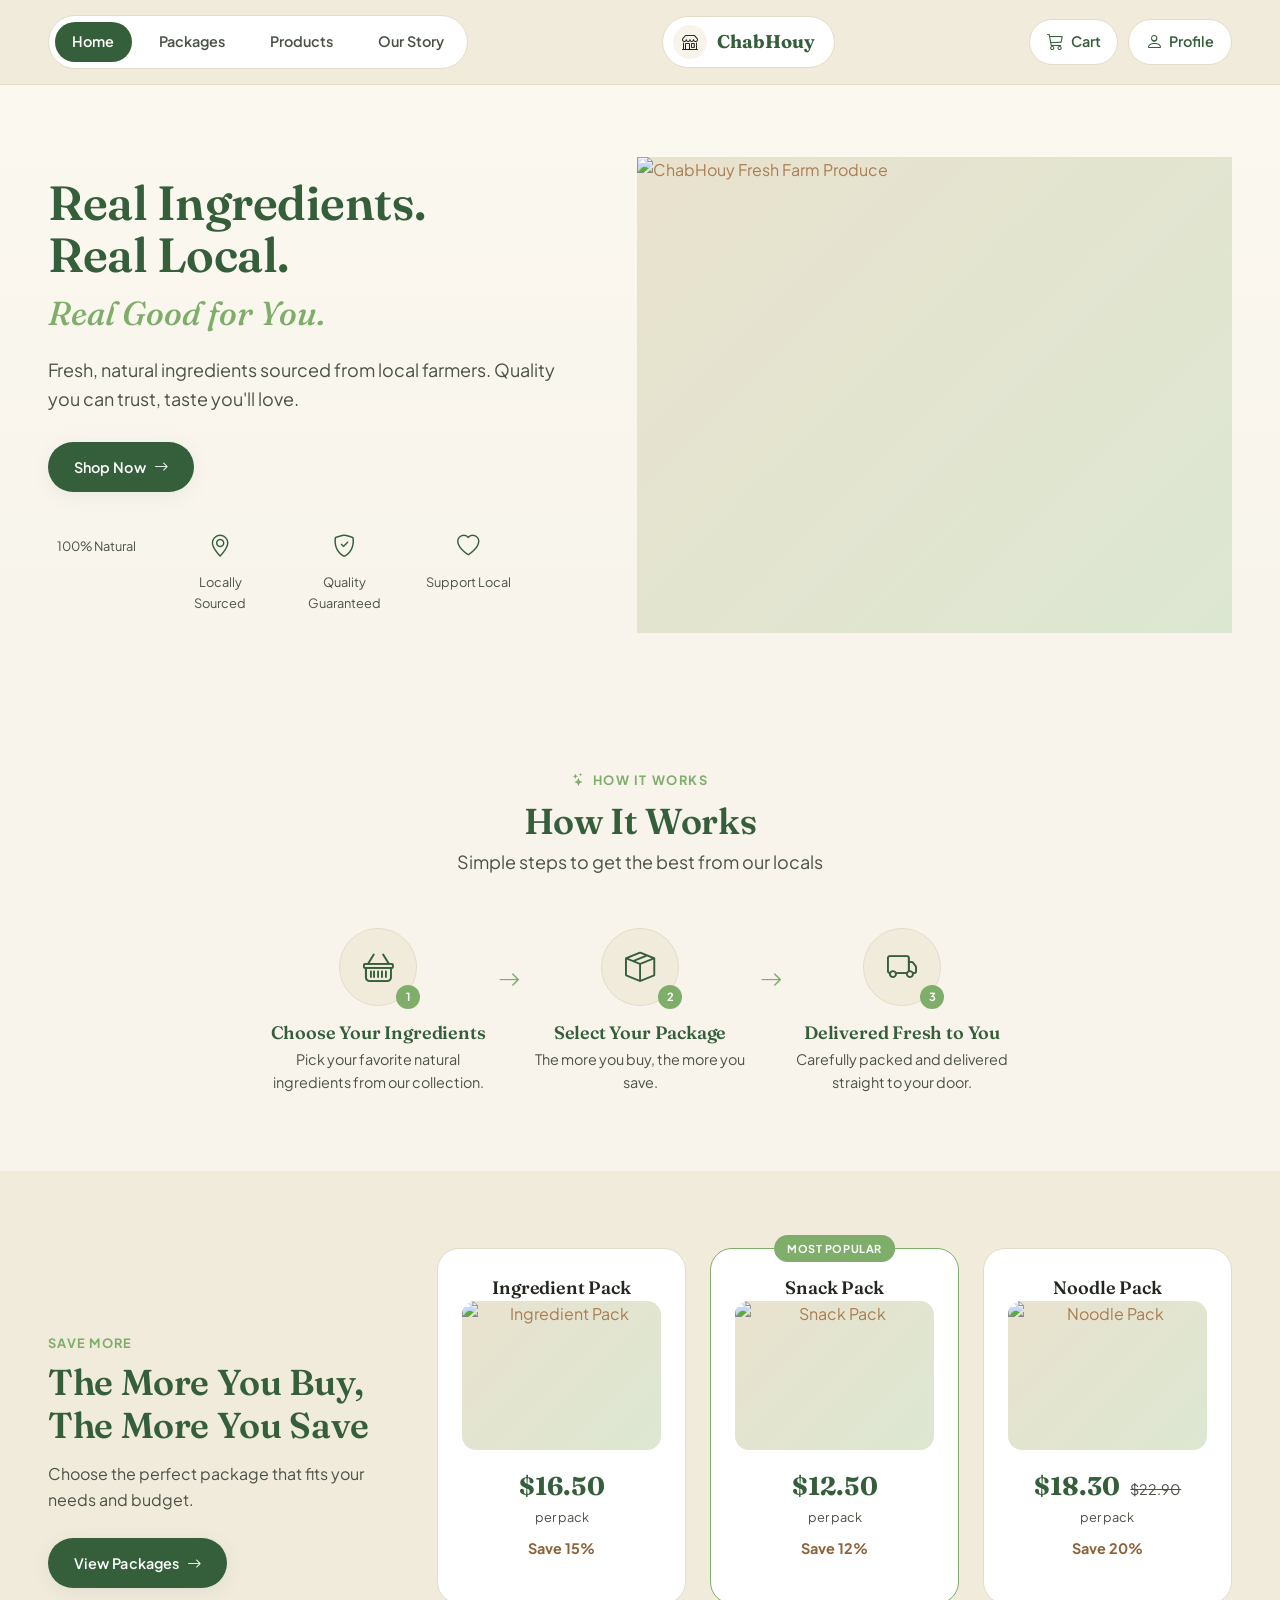
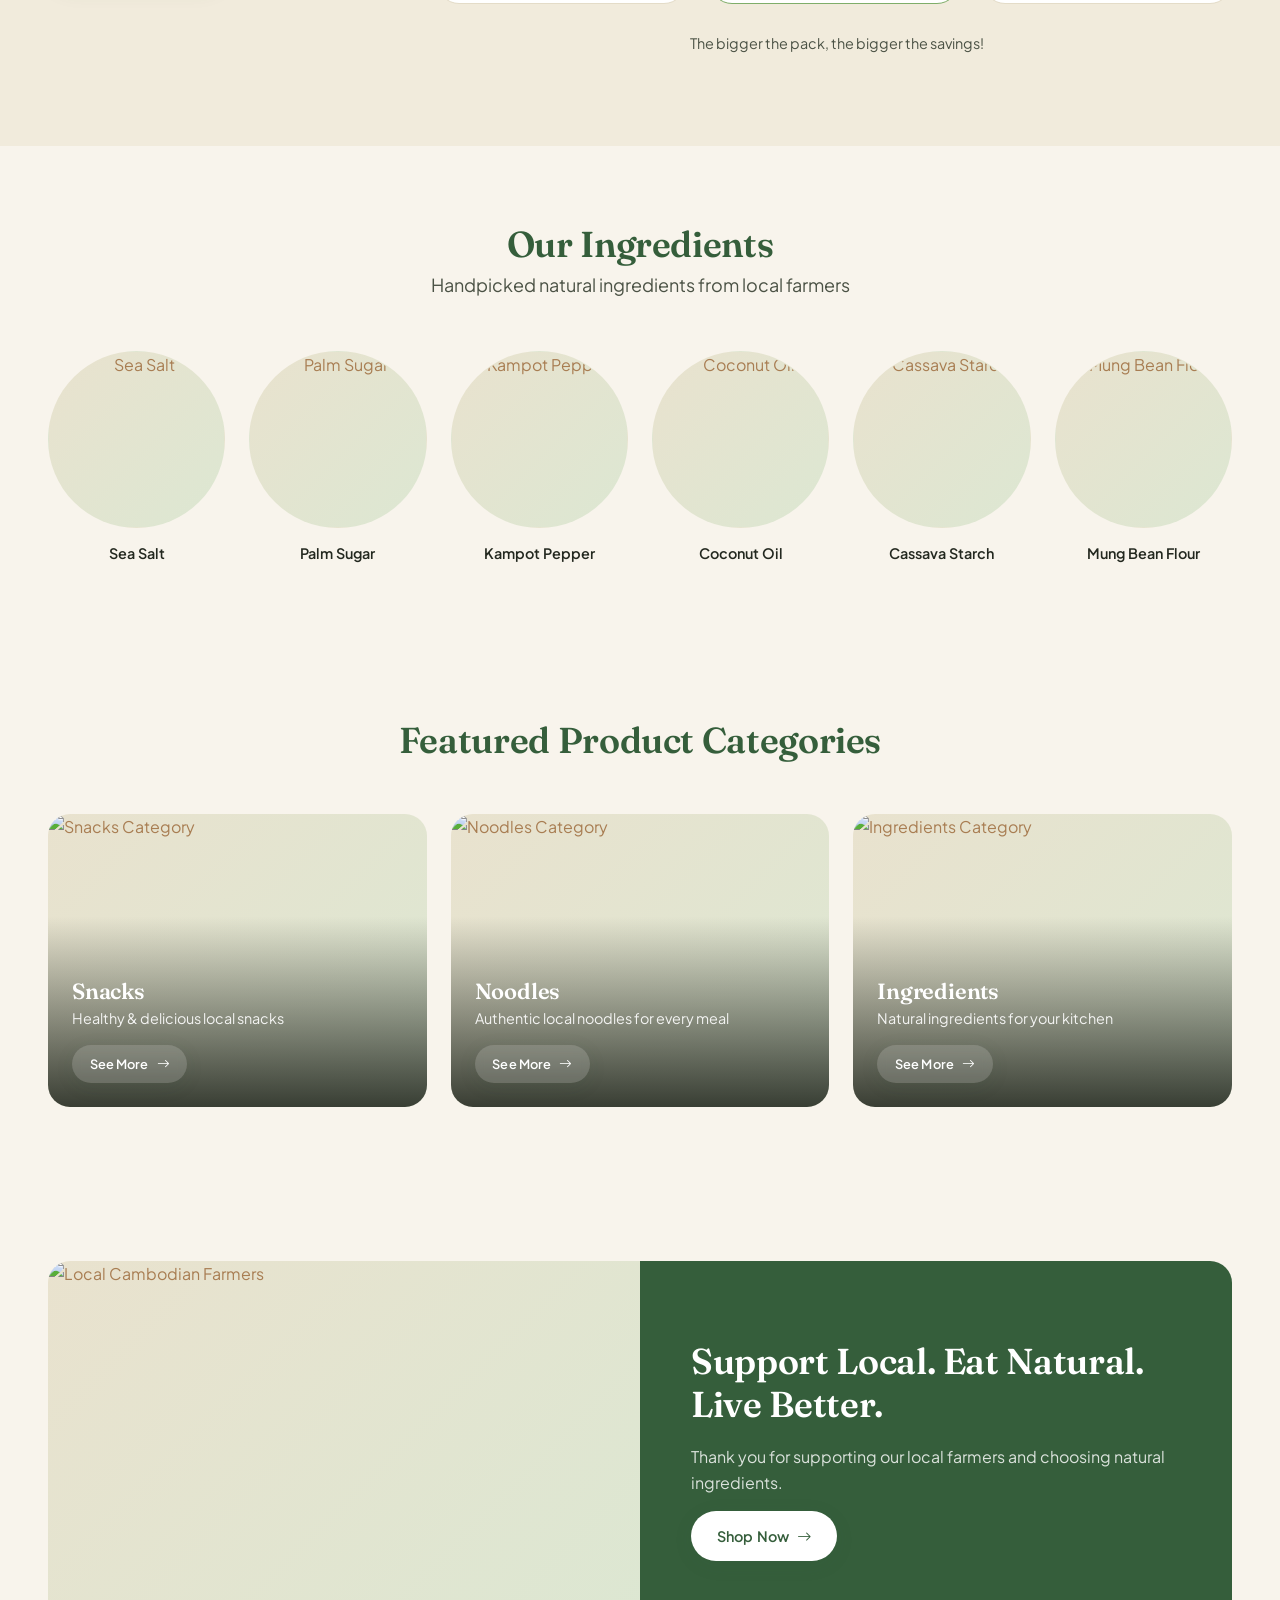
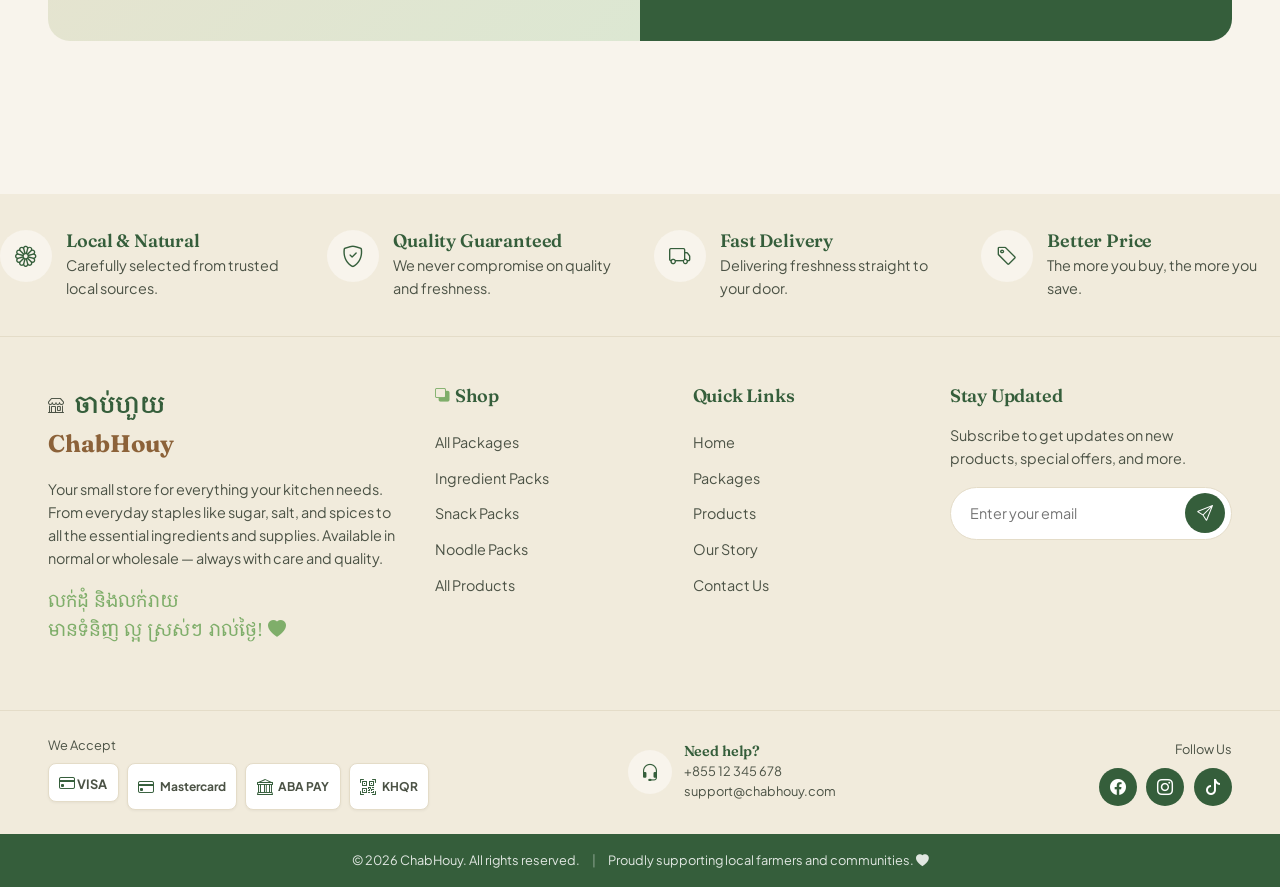
==== index.html @ 9d608191 "add project to github" ====
<!DOCTYPE html>
<html lang="en">

<head>
  <meta charset="UTF-8">
  <meta name="viewport" content="width=device-width, initial-scale=1.0">
  <title>ChabHouy | Real Ingredients. Real Local.</title>
  <meta name="description"
    content="ChabHouy — your small local store for kitchen staples, snack packs and noodle packs, sourced fresh from local farmers.">

  <!-- External Libraries: Bootstrap 5 CSS & Icons -->
  <link href="https://cdn.jsdelivr.net/npm/bootstrap@5.3.3/dist/css/bootstrap.min.css" rel="stylesheet">
  <link href="https://cdn.jsdelivr.net/npm/bootstrap-icons@1.13.1/font/bootstrap-icons.min.css" rel="stylesheet">

  <!-- Application Stylesheets -->
  <link rel="stylesheet" href="shared/variables.css">
  <link rel="stylesheet" href="shared/global.css">
  <link rel="stylesheet" href="components/navbar/navbar.css">
  <link rel="stylesheet" href="components/footer/footer.css">
  <link rel="stylesheet" href="features/home/home.css">
  <link rel="stylesheet" href="shared/responsive.css">
</head>

<body>

  <!-- Navigation Bar Container -->
  <div id="chbNavbarMount"></div>

  <!-- Main Page Content -->
  <main>

    <!-- Hero Section -->
    <section class="chb-hero">
      <div class="container-xl chb-hero__inner">
        <div class="chb-hero__copy">
          <h1 class="chb-hero__title">Real Ingredients.<br>Real Local.</h1>
          <p class="chb-hero__script">Real Good for You.</p>
          <p class="chb-hero__desc">
            Fresh, natural ingredients sourced from local farmers.
            Quality you can trust, taste you'll love.
          </p>
          <a href="/features/package/package.html" class="btn-brand">
            Shop Now <i class="bi bi-arrow-right"></i>
          </a>

          <!-- Quick Highlight Badges -->
          <div class="chb-hero__facts">
            <div class="chb-hero__fact"><i class="bi bi-leaf"></i>100% Natural</div>
            <div class="chb-hero__fact"><i class="bi bi-geo-alt"></i>Locally Sourced</div>
            <div class="chb-hero__fact"><i class="bi bi-shield-check"></i>Quality Guaranteed</div>
            <div class="chb-hero__fact"><i class="bi bi-heart"></i>Support Local</div>
          </div>
        </div>

        <!-- Hero Image Art -->
        <div class="chb-hero__art">
          <div class="ph-image" style="height:100%; border-radius: var(--radius-xl); overflow: hidden;">
            <img src="https://i.pinimg.com/1200x/7e/c9/79/7ec97965ad04c2522d6539a0e6b1fbfc.jpg" alt="ChabHouy Fresh Farm Produce" style="width:100%; height:100%; object-fit:cover;" />
          </div>
        </div>
      </div>
    </section>

    <!-- How It Works Section -->
    <section class="chb-how">
      <div class="container-xl">
        <div class="section-head">
          <span class="eyebrow"><i class="bi bi-stars"></i> How It Works</span>
          <h2 class="section-title">How It Works</h2>
          <p class="section-subtitle">Simple steps to get the best from our locals</p>
        </div>

        <div class="chb-steps">
          <div class="chb-step">
            <span class="chb-step__icon"><i class="bi bi-basket"></i><span class="chb-step__num">1</span></span>
            <h4>Choose Your Ingredients</h4>
            <p>Pick your favorite natural ingredients from our collection.</p>
          </div>
          <div class="chb-step__arrow"><i class="bi bi-arrow-right"></i></div>
          <div class="chb-step">
            <span class="chb-step__icon"><i class="bi bi-box-seam"></i><span class="chb-step__num">2</span></span>
            <h4>Select Your Package</h4>
            <p>The more you buy, the more you save.</p>
          </div>
          <div class="chb-step__arrow"><i class="bi bi-arrow-right"></i></div>
          <div class="chb-step">
            <span class="chb-step__icon"><i class="bi bi-truck"></i><span class="chb-step__num">3</span></span>
            <h4>Delivered Fresh to You</h4>
            <p>Carefully packed and delivered straight to your door.</p>
          </div>
        </div>
      </div>
    </section>

    <!-- Pricing Packages Section -->
    <section class="chb-save">
      <div class="container-xl chb-save__grid">
        <div class="chb-save__copy">
          <span class="chb-save__eyebrow">Save More</span>
          <h2 class="chb-save__title">The More You Buy,<br>The More You Save</h2>
          <p class="chb-save__desc">Choose the perfect package that fits your needs and budget.</p>
          <a href="/features/package/package.html" class="btn-brand">
            View Packages <i class="bi bi-arrow-right"></i>
          </a>
        </div>

        <div class="chb-pricing">
          <div class="chb-pricing__row">
            <!-- Ingredient Pack -->
            <a href="/features/package/package.html?cat=ingredient" class="chb-price-card">
              <h5>Ingredient Pack</h5>
              <div class="ph-image chb-price-card__img" style="overflow:hidden; border-radius: var(--radius-md);">
                <img src="https://i.pinimg.com/736x/4c/54/ce/4c54cef214d30f41be6484750b47b88a.jpg" alt="Ingredient Pack" style="width:100%; height:100%; object-fit:cover;" />
              </div>
              <div class="chb-price-card__price">$16.50</div>
              <p class="chb-price-card__unit">per pack</p>
              <p class="chb-price-card__save">Save 15%</p>
            </a>

            <!-- Snack Pack -->
            <a href="/features/package/package.html?cat=snack"
              class="chb-price-card chb-price-card--popular">
              <span class="chb-price-card__badge">Most Popular</span>
              <h5>Snack Pack</h5>
              <div class="ph-image chb-price-card__img" style="overflow:hidden; border-radius: var(--radius-md);">
                <img src="https://i.pinimg.com/control1/1200x/17/20/17/172017696b480f6e1d478e089d4d0d0c.jpg" alt="Snack Pack" style="width:100%; height:100%; object-fit:cover;" />
              </div>
              <div class="chb-price-card__price">$12.50</div>
              <p class="chb-price-card__unit">per pack</p>
              <p class="chb-price-card__save">Save 12%</p>
            </a>

            <!-- Noodle Pack -->
            <a href="/features/package/package.html?cat=noodle" class="chb-price-card">
              <h5>Noodle Pack</h5>
              <div class="ph-image chb-price-card__img" style="overflow:hidden; border-radius: var(--radius-md);">
                <img src="https://i.pinimg.com/1200x/28/91/c6/2891c6779458e74cfa87c720fb01c720.jpg" alt="Noodle Pack" style="width:100%; height:100%; object-fit:cover;" />
              </div>
              <div class="chb-price-card__price">$18.30 <span class="strike">$22.90</span></div>
              <p class="chb-price-card__unit">per pack</p>
              <p class="chb-price-card__save">Save 20%</p>
            </a>
          </div>

          <p class="chb-save__note"><i class="bi bi-leaf-fill"></i>The bigger the pack, the bigger the savings!</p>
        </div>
      </div>
    </section>

    <!-- Ingredients List Section -->
    <section class="chb-ingredients">
      <div class="container-xl">
        <div class="section-head">
          <h2 class="section-title">Our Ingredients</h2>
          <p class="section-subtitle">Handpicked natural ingredients from local farmers</p>
        </div>

        <div class="chb-ingredients__row">
          <a href="/features/product/product.html?c=ingredient&item=sea-salt" class="chb-ingredient">
            <div class="ph-image chb-ingredient__img" style="overflow:hidden; border-radius: 50%;">
              <img src="https://i.pinimg.com/1200x/13/6a/d8/136ad81856fb3c5739c2ff6dd89a92da.jpg" alt="Sea Salt" style="width:100%; height:100%; object-fit:cover;" />
            </div>
            <span>Sea Salt</span>
          </a>
          <a href="/features/product/product.html?c=ingredient&item=palm-sugar" class="chb-ingredient">
            <div class="ph-image chb-ingredient__img" style="overflow:hidden; border-radius: 50%;">
              <img src="https://i.pinimg.com/1200x/79/07/69/79076952f1db364deb335a67fc2e18ef.jpg" alt="Palm Sugar" style="width:100%; height:100%; object-fit:cover;" />
            </div>
            <span>Palm Sugar</span>
          </a>
          <a href="/features/product/product.html?c=ingredient&item=pepper" class="chb-ingredient">
            <div class="ph-image chb-ingredient__img" style="overflow:hidden; border-radius: 50%;">
              <img src="https://images.unsplash.com/photo-1641661548431-87172338d58c?fm=jpg&q=80&w=1200&auto=format&fit=crop" alt="Kampot Pepper" style="width:100%; height:100%; object-fit:cover;" />
            </div>
            <span>Kampot Pepper</span>
          </a>
          <a href="/features/product/product.html?c=ingredient&item=coconut-oil" class="chb-ingredient">
            <div class="ph-image chb-ingredient__img" style="overflow:hidden; border-radius: 50%;">
              <img src="https://i.pinimg.com/1200x/31/d4/05/31d4052250855c45f6351d2937dbf39d.jpg" alt="Coconut Oil" style="width:100%; height:100%; object-fit:cover;" />
            </div>
            <span>Coconut Oil</span>
          </a>
          <a href="/features/product/product.html?c=ingredient&item=cassava-starch" class="chb-ingredient">
            <div class="ph-image chb-ingredient__img" style="overflow:hidden; border-radius: 50%;">
              <img src="https://i.pinimg.com/736x/f5/15/06/f5150627d9a349eca5871862a2d76aaa.jpg" alt="Cassava Starch" style="width:100%; height:100%; object-fit:cover;" />
            </div>
            <span>Cassava Starch</span>
          </a>
          <a href="/features/product/product.html?c=ingredient&item=mung-bean-flour" class="chb-ingredient">
            <div class="ph-image chb-ingredient__img" style="overflow:hidden; border-radius: 50%;">
              <img src="https://i.pinimg.com/1200x/6a/40/dd/6a40dd3d4ef1ebff710478629dad217f.jpg" alt="Mung Bean Flour" style="width:100%; height:100%; object-fit:cover;" />
            </div>
            <span>Mung Bean Flour</span>
          </a>
        </div>
      </div>
    </section>

    <!-- Featured Categories Section -->
    <section class="chb-categories">
      <div class="container-xl">
        <div class="section-head">
          <h2 class="section-title">Featured Product Categories</h2>
        </div>

        <div class="chb-categories__row">
          <a href="/features/product/product.html?c=snack" class="chb-cat-card">
            <div class="ph-image chb-cat-card__img" style="height:100%; overflow:hidden;">
              <img src="https://i.pinimg.com/control1/1200x/38/e3/36/38e33699452541c27c52342cd85b8524.jpg" alt="Snacks Category" style="width:100%; height:100%; object-fit:cover;" />
            </div>
            <div class="chb-cat-card__body">
              <h4>Snacks</h4>
              <p>Healthy &amp; delicious local snacks</p>
              <span class="btn-brand">See More <i class="bi bi-arrow-right"></i></span>
            </div>
          </a>
          <a href="/features/product/product.html?c=noodle" class="chb-cat-card">
            <div class="ph-image chb-cat-card__img" style="height:100%; overflow:hidden;">
              <img src="https://i.pinimg.com/736x/c1/f9/ed/c1f9ed7b548fa47e50f19fb8cee9279f.jpg" alt="Noodles Category" style="width:100%; height:100%; object-fit:cover;" />
            </div>
            <div class="chb-cat-card__body">
              <h4>Noodles</h4>
              <p>Authentic local noodles for every meal</p>
              <span class="btn-brand">See More <i class="bi bi-arrow-right"></i></span>
            </div>
          </a>
          <a href="/features/product/product.html?c=ingredient" class="chb-cat-card">
            <div class="ph-image chb-cat-card__img" style="height:100%; overflow:hidden;">
              <img src="https://i.pinimg.com/736x/f9/6b/fe/f96bfe6f24240ac5699ae8e4380d87f3.jpg" alt="Ingredients Category" style="width:100%; height:100%; object-fit:cover;" />
            </div>
            <div class="chb-cat-card__body">
              <h4>Ingredients</h4>
              <p>Natural ingredients for your kitchen</p>
              <span class="btn-brand">See More <i class="bi bi-arrow-right"></i></span>
            </div>
          </a>
        </div>
      </div>
    </section>

    <!-- Banner CTA Section -->
    <section class="chb-closing-wrap">
      <div class="chb-closing">
        <div class="ph-image chb-closing__img" style="overflow:hidden;">
          <img src="https://i.pinimg.com/736x/d4/38/eb/d438eb3eefbdefb6ba9d87d1e2e24d05.jpg" alt="Local Cambodian Farmers" style="width:100%; height:100%; object-fit:cover;" />
        </div>
        <div class="chb-closing__body">
          <h2>Support Local. Eat Natural. Live Better. <i class="bi bi-leaf-fill"></i></h2>
          <p>Thank you for supporting our local farmers and choosing natural ingredients.</p>
          <a href="/features/package/package.html" class="btn-brand">Shop Now <i class="bi bi-arrow-right"></i></a>
        </div>
      </div>
    </section>

  </main>

  <!-- Footer Container -->
  <div id="chbFooterMount"></div>

  <!-- JavaScript Libraries & Scripts -->
  <script src="https://cdn.jsdelivr.net/npm/bootstrap@5.3.3/dist/js/bootstrap.bundle.min.js"></script>
  <script src="shared/main.js"></script>
  <script src="shared/utils.js"></script>
  <script src="features/home/home.js"></script>
</body>

</html>
---- shared/variables.css ----
:root {
  /* Brand colors */
  --color-cream: #F8F4EC;
  --color-cream-soft: #F1EBDC;
  --color-dark-green: #355E3B;
  --color-dark-green-2: #2A4A2F;
  --color-light-green: #7FAE6A;
  --color-brown: #8C6239;
  --color-brown-light: #A87D52;

  /* Neutrals */
  --color-ink: #23281F;
  --color-ink-soft: #4B5245;
  --color-white: #FFFFFF;
  --color-border: #E4DCC8;

  /* Semantic */
  --color-primary: var(--color-dark-green);
  --color-accent: var(--color-light-green);
  --color-highlight: var(--color-brown);
  --color-bg: var(--color-cream);
  --color-bg-alt: var(--color-cream-soft);

  /* Typography */
  --font-display: "Fraunces", "Playfair Display", Georgia, serif;
  --font-body: "Plus Jakarta Sans", "Segoe UI", -apple-system, sans-serif;
  --font-khmer: "Noto Serif Khmer", "Khmer OS", serif;

  --fs-xs: 0.8rem;
  --fs-sm: 0.9rem;
  --fs-base: 1rem;
  --fs-md: 1.125rem;
  --fs-lg: 1.375rem;
  --fs-xl: 1.75rem;
  --fs-2xl: 2.25rem;
  --fs-3xl: 3rem;

  /* Radius */
  --radius-sm: 8px;
  --radius-md: 14px;
  --radius-lg: 22px;
  --radius-pill: 999px;

  /* Shadow */
  --shadow-soft: 0 4px 20px rgba(53, 94, 59, 0.08);
  --shadow-medium: 0 10px 30px rgba(53, 94, 59, 0.12);
  --shadow-lift: 0 16px 40px rgba(53, 94, 59, 0.18);

  /* Motion */
  --ease: cubic-bezier(0.4, 0, 0.2, 1);
  --transition-fast: 0.2s var(--ease);
  --transition-med: 0.35s var(--ease);

  /* Layout */
  --container-max: 1320px;
  --nav-height: 84px;
}
---- shared/global.css ----
/* ==========================================================================
   Chabhouy — Global Styles
   ========================================================================== */

@import url('https://fonts.googleapis.com/css2?family=Fraunces:opsz,wght@9..144,400;9..144,500;9..144,600;9..144,700&family=Plus+Jakarta+Sans:wght@300;400;500;600;700&family=Noto+Serif+Khmer:wght@400;500;600;700&display=swap');

* {
    box-sizing: border-box;
}

html {
    scroll-behavior: smooth;
    scroll-padding-top: var(--nav-height);
}

body {
    margin: 0;
    font-family: var(--font-body);
    font-size: var(--fs-base);
    color: var(--color-ink);
    background-color: var(--color-bg);
    line-height: 1.6;
    -webkit-font-smoothing: antialiased;
}

.khmer {
    font-family: var(--font-khmer);
}

h1,
h2,
h3,
h4,
h5,
h6 {
    font-family: var(--font-display);
    color: var(--color-primary);
    font-weight: 600;
    margin: 0 0 0.5em;
    letter-spacing: -0.01em;
}

p {
    margin: 0 0 1em;
}

a {
    color: inherit;
    text-decoration: none;
    transition: color var(--transition-fast);
}

img {
    max-width: 100%;
    display: block;
}

.container-xl {
    width: 100%;
    max-width: var(--container-max);
    margin: 0 auto;
    padding: 0 clamp(1.25rem, 4vw, 3rem);
}

section {
    padding: clamp(3rem, 6vw, 5.5rem) 0;
}

/* ---------- Buttons ---------- */
.btn-brand {
    display: inline-flex;
    align-items: center;
    gap: 0.5rem;
    background-color: var(--color-primary);
    color: var(--color-white);
    border: none;
    padding: 0.85rem 1.6rem;
    border-radius: var(--radius-pill);
    font-weight: 600;
    font-size: var(--fs-sm);
    letter-spacing: 0.01em;
    transition: transform var(--transition-fast), box-shadow var(--transition-fast), background-color var(--transition-fast);
    box-shadow: var(--shadow-soft);
}

.btn-brand:hover {
    background-color: var(--color-dark-green-2);
    transform: translateY(-2px);
    box-shadow: var(--shadow-medium);
    color: var(--color-white);
}

.btn-brand i,
.btn-brand svg {
    transition: transform var(--transition-fast);
}

.btn-brand:hover i,
.btn-brand:hover svg {
    transform: translateX(3px);
}

.btn-outline-brand {
    display: inline-flex;
    align-items: center;
    gap: 0.5rem;
    background: transparent;
    color: var(--color-primary);
    border: 1.5px solid var(--color-primary);
    padding: 0.8rem 1.6rem;
    border-radius: var(--radius-pill);
    font-weight: 600;
    font-size: var(--fs-sm);
    transition: all var(--transition-fast);
}

.btn-outline-brand:hover {
    background-color: var(--color-primary);
    color: var(--color-white);
    transform: translateY(-2px);
}

/* ---------- Eyebrow / Section headers ---------- */
.eyebrow {
    display: inline-flex;
    align-items: center;
    gap: 0.4rem;
    color: var(--color-light-green);
    font-weight: 700;
    letter-spacing: 0.12em;
    text-transform: uppercase;
    font-size: var(--fs-xs);
    margin-bottom: 0.6rem;
}

.section-title {
    font-size: var(--fs-2xl);
    margin-bottom: 0.3rem;
}

.section-subtitle {
    color: var(--color-ink-soft);
    font-family: var(--font-body);
    font-size: var(--fs-md);
}

.section-head {
    text-align: center;
    margin-bottom: clamp(2rem, 4vw, 3.5rem);
}

.section-head .leaf {
    color: var(--color-light-green);
}

/* ---------- Soft card ---------- */
.card-soft {
    background-color: var(--color-white);
    border-radius: var(--radius-lg);
    box-shadow: var(--shadow-soft);
    transition: transform var(--transition-med), box-shadow var(--transition-med);
}

.card-soft:hover {
    transform: translateY(-6px);
    box-shadow: var(--shadow-lift);
}

/* ---------- Placeholder image blocks (swap for real photography) ---------- */
.ph-image {
    position: relative;
    background: linear-gradient(135deg, #E9E2CE 0%, #DCE7D2 100%);
    display: flex;
    align-items: center;
    justify-content: center;
    overflow: hidden;
    color: var(--color-brown-light);
}

.ph-image i {
    font-size: 2rem;
    opacity: 0.55;
}

.ph-image span {
    position: absolute;
    bottom: 0.6rem;
    left: 0.6rem;
    font-size: 0.65rem;
    color: var(--color-ink-soft);
    background: rgba(255, 255, 255, 0.7);
    padding: 0.15rem 0.5rem;
    border-radius: var(--radius-pill);
}

/* ---------- Focus states (accessibility) ---------- */
a:focus-visible,
button:focus-visible,
input:focus-visible {
    outline: 2.5px solid var(--color-light-green);
    outline-offset: 3px;
    border-radius: 4px;
}

@media (prefers-reduced-motion: reduce) {

    *,
    *::before,
    *::after {
        animation-duration: 0.001ms !important;
        transition-duration: 0.001ms !important;
        scroll-behavior: auto !important;
    }
}

/* ---------- Reveal-on-scroll ---------- */
.reveal {
    opacity: 0;
    transform: translateY(24px);
    transition: opacity 0.7s var(--ease), transform 0.7s var(--ease);
}

.reveal.is-visible {
    opacity: 1;
    transform: translateY(0);
}
---- components/navbar/navbar.css ----
/* ==========================================================================
   Chabhouy — Navigation Bar Styles
   ========================================================================== */

/* Main Header Container */
.chb-navbar {
    position: sticky;
    top: 0;
    z-index: 1000;
    background-color: var(--color-cream-soft);
    border-bottom: 1px solid var(--color-border);
    transition: box-shadow var(--transition-med), background-color var(--transition-med), padding var(--transition-med);
}

/* Header state when page is scrolled */
.chb-navbar.is-scrolled {
    box-shadow: var(--shadow-soft);
    background-color: rgba(241, 235, 220, 0.92);
    backdrop-filter: blur(10px);
}

/* Inner Navigation Layout */
.chb-navbar__inner {
    display: flex;
    align-items: center;
    justify-content: space-between;
    gap: 1rem;
    min-height: var(--nav-height);
}

/* Pill Buttons Shared Base */
.chb-pill {
    display: inline-flex;
    align-items: center;
    gap: 0.4rem;
    border: 1.5px solid var(--color-border);
    background-color: var(--color-white);
    border-radius: var(--radius-pill);
    transition: all var(--transition-fast);
}

/* Primary Desktop Navigation Group */
.chb-navbar__links {
    display: flex;
    gap: 0.6rem;
    border: 1.5px solid var(--color-border);
    background-color: var(--color-white);
    border-radius: var(--radius-pill);
    padding: 0.35rem;
}

.chb-pill--link {
    border: none;
    padding: 0.55rem 1.1rem;
    font-weight: 600;
    font-size: var(--fs-sm);
    color: var(--color-ink-soft);
}

.chb-pill--link:hover {
    color: var(--color-primary);
    background-color: var(--color-cream);
}

.chb-pill--link.is-active {
    background-color: var(--color-primary);
    color: var(--color-white);
}

/* Brand Logo & Wordmark */
.chb-navbar__brand {
    flex-shrink: 0;
}

.chb-pill--brand {
    padding: 0.5rem 1.2rem 0.5rem 0.6rem;
    gap: 0.6rem;
}

.chb-logo {
    width: 34px;
    height: 34px;
    border-radius: 50%;
    background-color: var(--color-cream);
    display: flex;
    align-items: center;
    justify-content: center;
}

.chb-navbar__wordmark {
    font-family: var(--font-display);
    font-weight: 700;
    font-size: 1.15rem;
    color: var(--color-primary);
}

/* Right Navigation Action Items */
.chb-navbar__actions {
    display: flex;
    align-items: center;
    gap: 0.6rem;
}

.chb-icon-btn {
    width: 42px;
    height: 42px;
    border-radius: 50%;
    border: 1.5px solid var(--color-border);
    background-color: var(--color-white);
    display: flex;
    align-items: center;
    justify-content: center;
    color: var(--color-primary);
    font-size: 1.05rem;
    transition: all var(--transition-fast);
}

.chb-icon-btn:hover {
    background-color: var(--color-primary);
    color: var(--color-white);
}

.chb-pill--action {
    padding: 0.55rem 1.05rem;
    font-weight: 600;
    font-size: var(--fs-sm);
    color: var(--color-primary);
}

.chb-pill--action i {
    font-size: 1.05rem;
}

.chb-pill--action:hover {
    background-color: var(--color-primary);
    color: var(--color-white);
    transform: translateY(-1px);
}

/* Mobile Hamburger Toggle Icon */
.chb-hamburger {
    display: none;
    width: 42px;
    height: 42px;
    border-radius: 50%;
    border: 1.5px solid var(--color-border);
    background-color: var(--color-white);
    flex-direction: column;
    align-items: center;
    justify-content: center;
    gap: 4px;
}

.chb-hamburger span {
    width: 18px;
    height: 2px;
    background-color: var(--color-primary);
    border-radius: 2px;
    transition: all var(--transition-fast);
}

/* Animated Hamburger Open State */
.chb-hamburger[aria-expanded="true"] span:nth-child(1) {
    transform: translateY(6px) rotate(45deg);
}

.chb-hamburger[aria-expanded="true"] span:nth-child(2) {
    opacity: 0;
}

.chb-hamburger[aria-expanded="true"] span:nth-child(3) {
    transform: translateY(-6px) rotate(-45deg);
}

/* Search Bar Dropdown */
.chb-search-bar {
    max-height: 0;
    overflow: hidden;
    transition: max-height var(--transition-med), padding var(--transition-med);
    background-color: var(--color-cream-soft);
    border-bottom: 1px solid transparent;
}

.chb-search-bar.is-open {
    max-height: 90px;
    border-bottom: 1px solid var(--color-border);
}

.chb-search-bar__box {
    display: flex;
    align-items: center;
    gap: 0.6rem;
    background-color: var(--color-white);
    border: 1.5px solid var(--color-border);
    border-radius: var(--radius-pill);
    padding: 0.65rem 1.2rem;
    margin: 0.85rem 0;
    color: var(--color-ink-soft);
}

.chb-search-bar__box input {
    border: none;
    background: transparent;
    outline: none;
    flex: 1;
    font-family: var(--font-body);
    font-size: var(--fs-sm);
}

/* Mobile Navigation Panel */
.chb-mobile-menu {
    display: none;
    flex-direction: column;
    background-color: var(--color-white);
    border-top: 1px solid var(--color-border);
    padding: 0.75rem 1.25rem 1.25rem;
}

.chb-mobile-menu a {
    padding: 0.75rem 0.25rem;
    font-weight: 600;
    color: var(--color-ink);
    border-radius: var(--radius-sm);
}

.chb-mobile-menu a:hover,
.chb-mobile-menu a.is-active {
    color: var(--color-primary);
}

.chb-mobile-menu hr {
    border-color: var(--color-border);
    margin: 0.4rem 0;
}

.chb-mobile-menu.is-open {
    display: flex;
}

/* Tablet & Mobile Media Queries */
@media (max-width: 991.98px) {
    .chb-navbar__links {
        display: none;
    }

    .chb-pill--action span {
        display: none;
    }

    .chb-pill--action {
        padding: 0.6rem;
    }

    .chb-hamburger {
        display: flex;
    }

    .chb-navbar__brand {
        margin-inline: auto;
    }
}

@media (max-width: 575.98px) {
    .chb-pill--brand {
        padding: 0.35rem 0.75rem 0.35rem 0.45rem;
        gap: 0.4rem;
    }

    .chb-logo {
        width: 28px;
        height: 28px;
        font-size: 0.85rem;
    }

    .chb-navbar__wordmark {
        display: inline-block !important;
        font-size: 0.95rem;
    }
}
---- components/footer/footer.css ----
/* ==========================================================================
   Chabhouy — Footer Component Styles
   ========================================================================== */

/* Outer Footer Container */
.chb-footer {
    background-color: var(--color-cream-soft);
    color: var(--color-ink-soft);
    margin-top: clamp(3rem, 6vw, 5rem);
}

/* Trust Badges Strip */
.chb-footer__trust {
    border-bottom: 1px solid var(--color-border);
}

.chb-footer__trust-grid {
    display: grid;
    grid-template-columns: repeat(4, 1fr);
    gap: 1.75rem;
    padding: 2.25rem 0;
}

.chb-trust-item {
    display: flex;
    align-items: flex-start;
    gap: 0.9rem;
}

.chb-trust-icon {
    flex-shrink: 0;
    width: 52px;
    height: 52px;
    border-radius: 50%;
    background-color: var(--color-cream);
    color: var(--color-primary);
    display: flex;
    align-items: center;
    justify-content: center;
    font-size: 1.35rem;
}

.chb-trust-icon--sm {
    width: 44px;
    height: 44px;
    font-size: 1.15rem;
}

.chb-trust-item h6 {
    margin-bottom: 0.15rem;
    font-size: var(--fs-md);
}

.chb-trust-item p {
    margin: 0;
    font-size: var(--fs-sm);
    color: var(--color-ink-soft);
}

/* Main Footer Content Grid */
.chb-footer__main {
    padding: 3rem 0;
}

.chb-footer__grid {
    display: grid;
    grid-template-columns: 1.6fr 1fr 1fr 1.3fr;
    gap: 2.5rem;
}

/* Brand Overview Column */
.chb-footer__logo {
    display: flex;
    align-items: center;
    gap: 0.6rem;
    margin-bottom: 0.1rem;
}

.chb-footer__wordmark {
    font-size: 1.5rem;
    color: var(--color-primary);
    font-weight: 600;
}

.chb-footer__brand-en {
    font-family: var(--font-display);
    color: var(--color-brown);
    font-weight: 700;
    font-size: 1.5rem;
    margin: 0 0 0.9rem;
}

.chb-footer__desc {
    font-size: var(--fs-sm);
    max-width: 34ch;
}

.chb-footer__khmer-note {
    color: var(--color-light-green);
    font-size: var(--fs-md);
    margin-top: 1rem;
}

/* Footer Link Columns */
.chb-footer__col h6 {
    color: var(--color-primary);
    font-size: var(--fs-md);
    margin-bottom: 1.1rem;
    display: flex;
    align-items: center;
    gap: 0.35rem;
}

.chb-footer__col .leaf-icon {
    color: var(--color-light-green);
    font-size: 0.9rem;
}

.chb-footer__col a {
    display: block;
    font-size: var(--fs-sm);
    color: var(--color-ink-soft);
    padding: 0.4rem 0;
    transition: color var(--transition-fast), transform var(--transition-fast);
}

.chb-footer__col a:hover {
    color: var(--color-primary);
    transform: translateX(3px);
}

/* Newsletter Subscription */
.chb-footer__newsletter {
    position: relative;
}

.chb-footer__newsletter p {
    font-size: var(--fs-sm);
    margin-bottom: 1rem;
}

.chb-newsletter-form {
    display: flex;
    gap: 0.5rem;
    background: var(--color-white);
    border: 1.5px solid var(--color-border);
    border-radius: var(--radius-pill);
    padding: 0.35rem 0.35rem 0.35rem 1.1rem;
}

.chb-newsletter-form input {
    border: none;
    outline: none;
    background: transparent;
    flex: 1;
    font-family: var(--font-body);
    font-size: var(--fs-sm);
    min-width: 0;
}

.chb-newsletter-form button {
    width: 40px;
    height: 40px;
    border-radius: 50%;
    border: none;
    background-color: var(--color-primary);
    color: var(--color-white);
    display: flex;
    align-items: center;
    justify-content: center;
    flex-shrink: 0;
    transition: background-color var(--transition-fast), transform var(--transition-fast);
}

.chb-newsletter-form button:hover {
    background-color: var(--color-dark-green-2);
    transform: scale(1.06);
}

/* Bottom Actions Bar */
.chb-footer__bottom {
    border-top: 1px solid var(--color-border);
    padding: 1.5rem 0;
}

.chb-footer__bottom-grid {
    display: grid;
    grid-template-columns: 1.3fr 1fr 0.8fr;
    gap: 1.5rem;
    align-items: center;
}

.chb-footer__accept span:first-child {
    display: block;
    font-size: var(--fs-xs);
    color: var(--color-ink-soft);
    margin-bottom: 0.5rem;
}

.chb-pay-icons {
    display: flex;
    flex-wrap: wrap;
    gap: 0.5rem;
}

.chb-pay-badge {
    background: var(--color-white);
    border: 1px solid var(--color-border);
    border-radius: var(--radius-sm);
    padding: 0.35rem 0.65rem;
    font-size: 0.75rem;
    font-weight: 700;
    color: var(--color-ink-soft);
    display: inline-flex;
    align-items: center;
    gap: 0.35rem;
    box-shadow: 0 1px 3px rgba(0, 0, 0, 0.05);
    transition: all var(--transition-fast);
}

.chb-pay-badge i {
    font-size: 1rem;
    color: var(--color-primary);
}

.chb-pay-badge:hover {
    border-color: var(--color-primary);
    color: var(--color-primary);
    transform: translateY(-2px);
    box-shadow: var(--shadow-soft);
}

.chb-footer__help {
    display: flex;
    align-items: center;
    gap: 0.75rem;
    justify-content: center;
}

.chb-footer__help h6 {
    margin: 0;
    font-size: var(--fs-sm);
}

.chb-footer__help p {
    margin: 0;
    font-size: var(--fs-xs);
}

.chb-footer__social {
    text-align: right;
}

.chb-footer__social>span {
    display: block;
    font-size: var(--fs-xs);
    color: var(--color-ink-soft);
    margin-bottom: 0.5rem;
}

.chb-social-icons {
    display: flex;
    gap: 0.6rem;
    justify-content: flex-end;
}

.chb-social-icons a {
    width: 38px;
    height: 38px;
    border-radius: 50%;
    background-color: var(--color-primary);
    color: var(--color-white);
    display: flex;
    align-items: center;
    justify-content: center;
    transition: transform var(--transition-fast), background-color var(--transition-fast);
}

.chb-social-icons a:hover {
    background-color: var(--color-brown);
    transform: translateY(-3px);
}

/* Legal & Copyright Section */
.chb-footer__legal {
    background-color: var(--color-dark-green);
    color: rgba(255, 255, 255, 0.85);
}

.chb-footer__legal-inner {
    padding: 1rem 0;
    display: flex;
    align-items: center;
    justify-content: center;
    gap: 0.75rem;
    font-size: var(--fs-xs);
    flex-wrap: wrap;
    text-align: center;
}

.chb-footer__legal-divider {
    opacity: 0.5;
}

/* Responsive Styles for Footer */
@media (max-width: 991.98px) {
    .chb-footer__trust-grid {
        grid-template-columns: repeat(2, 1fr);
    }

    .chb-footer__grid {
        grid-template-columns: 1fr 1fr;
    }

    .chb-footer__bottom-grid {
        grid-template-columns: 1fr;
        text-align: center;
    }

    .chb-footer__social {
        text-align: center;
    }

    .chb-social-icons {
        justify-content: center;
    }

    .chb-footer__help {
        justify-content: center;
    }
}

@media (max-width: 575.98px) {
    .chb-footer__trust-grid {
        grid-template-columns: 1fr;
    }

    .chb-footer__grid {
        grid-template-columns: 1fr;
    }
}

@media (max-width: 520px) {
    .chb-footer .container-xl {
        padding-left: 1.15rem !important;
        padding-right: 1.15rem !important;
    }

    .chb-footer__trust-grid {
        gap: 1rem;
        padding: 1.5rem 0.25rem;
    }

    .chb-trust-icon {
        width: 44px;
        height: 44px;
        font-size: 1.15rem;
    }

    .chb-trust-item h6 {
        font-size: var(--fs-sm);
    }

    .chb-trust-item p {
        font-size: var(--fs-xs);
    }

    .chb-footer__main {
        padding: 2rem 0.25rem;
    }

    .chb-footer__grid {
        gap: 1.5rem;
    }

    .chb-footer__desc {
        font-size: var(--fs-xs);
        max-width: 100%;
    }

    .chb-footer__wordmark {
        font-size: 1.3rem;
    }

    .chb-footer__brand-en {
        font-size: 1.3rem;
        margin-bottom: 0.6rem;
    }

    .chb-footer__col h6 {
        font-size: var(--fs-sm);
        margin-bottom: 0.75rem;
    }

    .chb-footer__col a {
        font-size: var(--fs-xs);
        padding: 0.3rem 0;
    }

    .chb-newsletter-form {
        padding: 0.25rem 0.25rem 0.25rem 0.85rem;
    }

    .chb-newsletter-form input {
        font-size: var(--fs-xs);
    }

    .chb-newsletter-form button {
        width: 34px;
        height: 34px;
        font-size: 0.85rem;
    }

    .chb-footer__bottom {
        padding: 1.25rem 0.25rem;
    }

    .chb-pay-icons {
        justify-content: center;
        gap: 0.35rem;
    }

    .chb-pay-badge {
        padding: 0.25rem 0.5rem;
        font-size: 0.68rem;
    }

    .chb-footer__legal-inner {
        padding: 0.75rem 0.25rem;
        font-size: 0.68rem;
        gap: 0.4rem;
    }
}

/* Contact Us Modal Overlay & Card */
.chb-contact-modal-overlay {
    position: fixed;
    top: 0;
    left: 0;
    width: 100vw;
    height: 100vh;
    background-color: rgba(22, 38, 26, 0.55);
    backdrop-filter: blur(4px);
    z-index: 1050;
    opacity: 0;
    pointer-events: none;
    transition: opacity 0.3s ease;
}

.chb-contact-modal-overlay.is-open {
    opacity: 1;
    pointer-events: auto;
}

.chb-contact-modal {
    position: fixed;
    top: 50%;
    left: 50%;
    transform: translate(-50%, -50%) scale(0.92);
    width: 90%;
    max-width: 480px;
    z-index: 1060;
    opacity: 0;
    pointer-events: none;
    transition: all 0.3s cubic-bezier(0.16, 1, 0.3, 1);
}

.chb-contact-modal.is-open {
    opacity: 1;
    pointer-events: auto;
    transform: translate(-50%, -50%) scale(1);
}

.chb-contact-modal__card {
    background: #FFFFFF;
    border: 1.5px solid #E2E8F0;
    border-radius: var(--radius-lg, 1.25rem);
    box-shadow: 0 20px 40px rgba(0, 0, 0, 0.18);
    padding: 1.75rem 1.5rem;
    position: relative;
}

.chb-contact-modal__close {
    position: absolute;
    top: 1rem;
    right: 1rem;
    width: 34px;
    height: 34px;
    border-radius: 50%;
    border: 1px solid var(--color-border);
    background: var(--color-white);
    color: var(--color-ink-soft);
    display: flex;
    align-items: center;
    justify-content: center;
    cursor: pointer;
    transition: all var(--transition-fast);
}

.chb-contact-modal__close:hover {
    background-color: var(--color-primary);
    color: #FFFFFF;
    border-color: var(--color-primary);
}

.chb-contact-icon-bounce {
    animation: chbBounce 2s infinite;
}

@keyframes chbBounce {
    0%, 100% { transform: translateY(0); }
    50% { transform: translateY(-6px); }
}
---- features/home/home.css ----
/* ==========================================================================
   Chabhouy — Home Page Feature Styles
   ========================================================================== */

/* ---------- Hero Section ---------- */
.chb-hero {
    background: linear-gradient(180deg, #FBF8F0 0%, var(--color-cream) 100%);
    padding: clamp(2.5rem, 6vw, 4.5rem) 0 clamp(2rem, 5vw, 3.5rem);
    overflow: hidden;
}

.chb-hero__inner {
    display: grid;
    grid-template-columns: 1fr 1.1fr;
    gap: clamp(2rem, 4vw, 3rem);
    align-items: center;
}

.chb-hero__title {
    font-size: clamp(2.4rem, 4.4vw, var(--fs-3xl));
    line-height: 1.08;
    margin-bottom: 0.3rem;
}

.chb-hero__script {
    font-family: var(--font-display);
    font-style: italic;
    font-weight: 500;
    color: var(--color-light-green);
    font-size: clamp(1.5rem, 2.6vw, 2.1rem);
    margin-bottom: 1.1rem;
}

.chb-hero__desc {
    max-width: 46ch;
    color: var(--color-ink-soft);
    font-size: var(--fs-md);
    margin-bottom: 1.75rem;
}

.chb-hero__facts {
    display: flex;
    flex-wrap: wrap;
    gap: 1.75rem;
    margin-top: 2.25rem;
}

.chb-hero__fact {
    display: flex;
    flex-direction: column;
    align-items: center;
    gap: 0.5rem;
    font-size: var(--fs-xs);
    color: var(--color-ink-soft);
    text-align: center;
    width: 96px;
}

.chb-hero__fact i {
    font-size: 1.4rem;
    color: var(--color-primary);
}

.chb-hero__art {
    position: relative;
    aspect-ratio: 5 / 4;
    border-radius: var(--radius-lg);
}

.chb-hero__art .ph-image {
    position: absolute;
    inset: 0;
    border-radius: var(--radius-lg);
}

@media (max-width: 1130px) {
    .chb-hero__facts {
        display: flex;
        flex-wrap: nowrap;
        justify-content: center;
        gap: 1.25rem;
        max-width: 100%;
        margin-top: 2rem;
    }

    .chb-hero__fact {
        width: auto;
        flex: 1;
    }
}

@media (max-width: 991.98px) {
    .chb-hero__inner {
        grid-template-columns: 1fr;
    }

    .chb-hero__art {
        order: -1;
        aspect-ratio: 16/10;
    }

    .chb-hero__facts {
        margin-inline: auto;
    }
}

/* ---------- How It Works Section ---------- */
.chb-steps {
    display: flex;
    align-items: flex-start;
    justify-content: center;
    gap: 0;
    max-width: 900px;
    margin: 0 auto;
}

.chb-step {
    display: flex;
    flex-direction: column;
    align-items: center;
    text-align: center;
    width: 240px;
}

.chb-step__icon {
    width: 78px;
    height: 78px;
    border-radius: 50%;
    background-color: var(--color-cream-soft);
    border: 1px solid var(--color-border);
    display: flex;
    align-items: center;
    justify-content: center;
    font-size: 1.9rem;
    color: var(--color-primary);
    margin-bottom: 1rem;
    position: relative;
}

.chb-step__num {
    position: absolute;
    bottom: -4px;
    right: -4px;
    width: 24px;
    height: 24px;
    border-radius: 50%;
    background-color: var(--color-light-green);
    color: var(--color-white);
    font-size: 0.7rem;
    font-weight: 700;
    display: flex;
    align-items: center;
    justify-content: center;
}

.chb-step h4 {
    font-size: var(--fs-md);
    margin-bottom: 0.3rem;
}

.chb-step p {
    font-size: var(--fs-sm);
    color: var(--color-ink-soft);
    margin: 0;
}

.chb-step__arrow {
    color: var(--color-light-green);
    font-size: 1.4rem;
    margin-top: 34px;
    flex-shrink: 0;
}

@media (max-width: 767.98px) {
    .chb-steps {
        flex-direction: column;
        align-items: center;
        gap: 1.75rem;
    }

    .chb-step__arrow {
        transform: rotate(90deg);
        margin: -0.75rem 0;
    }
}

/* ---------- Save More / Package Pricing Section ---------- */
.chb-save {
    background-color: var(--color-cream-soft);
}

.chb-save__grid {
    display: grid;
    grid-template-columns: 0.85fr 2fr;
    gap: clamp(2rem, 4vw, 3.5rem);
    align-items: center;
}

.chb-save__eyebrow {
    color: var(--color-light-green);
    font-weight: 700;
    letter-spacing: 0.1em;
    text-transform: uppercase;
    font-size: var(--fs-xs);
}

.chb-save__title {
    font-size: var(--fs-2xl);
    margin: 0.4rem 0 0.9rem;
}

.chb-save__desc {
    color: var(--color-ink-soft);
    margin-bottom: 1.6rem;
}

.chb-pricing {
    position: relative;
}

.chb-pricing__row {
    display: grid;
    grid-template-columns: repeat(3, 1fr);
    gap: 1.5rem;
}

.chb-price-card {
    display: block;
    text-decoration: none;
    color: inherit;
    background-color: var(--color-white);
    border-radius: var(--radius-lg);
    padding: 1.75rem 1.5rem;
    text-align: center;
    position: relative;
    border: 1px solid var(--color-border);
    transition: transform var(--transition-med), box-shadow var(--transition-med), border-color var(--transition-med);
    cursor: pointer;
}

.chb-price-card:hover {
    transform: translateY(-8px);
    box-shadow: var(--shadow-med);
    border-color: var(--color-primary);
    color: inherit;
}

.chb-price-card--popular {
    border-color: var(--color-light-green);
    transform: translateY(-10px);
}

.chb-price-card--popular:hover {
    transform: translateY(-18px);
    box-shadow: var(--shadow-med);
    border-color: var(--color-primary);
}

.chb-price-card__badge {
    position: absolute;
    top: -14px;
    left: 50%;
    transform: translateX(-50%);
    background-color: var(--color-light-green);
    color: var(--color-white);
    font-size: 0.68rem;
    font-weight: 700;
    letter-spacing: 0.05em;
    text-transform: uppercase;
    padding: 0.3rem 0.85rem;
    border-radius: var(--radius-pill);
}

.chb-price-card h5 {
    font-size: var(--fs-md);
    margin-bottom: 0.15rem;
    color: var(--color-ink);
}

.chb-price-card__weight {
    color: var(--color-ink-soft);
    font-size: var(--fs-xs);
    margin-bottom: 1rem;
}

.chb-price-card__img {
    width: 100%;
    aspect-ratio: 4/3;
    border-radius: var(--radius-md);
    margin-bottom: 1rem;
    transition: transform var(--transition-fast);
}

.chb-price-card:hover .chb-price-card__img {
    transform: scale(1.03);
}

.chb-price-card__price {
    font-family: var(--font-display);
    font-weight: 700;
    font-size: 1.6rem;
    color: var(--color-primary);
}

.chb-price-card__price .strike {
    font-family: var(--font-body);
    font-weight: 400;
    font-size: var(--fs-sm);
    color: var(--color-ink-soft);
    text-decoration: line-through;
    margin-left: 0.35rem;
}

.chb-price-card__unit {
    font-size: var(--fs-xs);
    color: var(--color-ink-soft);
    margin-bottom: 0.6rem;
}

.chb-price-card__save {
    color: var(--color-brown);
    font-weight: 700;
    font-size: var(--fs-sm);
}

.chb-save__note {
    text-align: center;
    margin-top: 1.75rem;
    color: var(--color-ink-soft);
    font-size: var(--fs-sm);
}

.chb-save__note i {
    color: var(--color-light-green);
    margin-right: 0.3rem;
}

@media (max-width: 991.98px) {
    .chb-save__grid {
        grid-template-columns: 1fr;
    }

    .chb-pricing__row {
        display: grid;
        grid-template-columns: repeat(2, 1fr);
        gap: 1.5rem;
    }

    /* 3rd card on 2nd row centered in the middle */
    .chb-pricing__row .chb-price-card:nth-child(3) {
        grid-column: 1 / -1;
        justify-self: center;
        width: 100%;
        max-width: 320px;
    }

    .chb-price-card--popular {
        transform: none;
    }

    .chb-price-card--popular:hover {
        transform: translateY(-8px);
    }
}

@media (max-width: 575.98px) {
    .chb-pricing__row {
        grid-template-columns: 1fr;
        max-width: 340px;
        margin: 0 auto;
    }

    .chb-pricing__row .chb-price-card:nth-child(3) {
        grid-column: auto;
        justify-self: stretch;
        width: 100%;
        max-width: 100%;
    }
}

/* ---------- Ingredients Grid Section ---------- */
.chb-ingredients__row {
    display: grid;
    grid-template-columns: repeat(6, 1fr);
    gap: 1.5rem;
}

.chb-ingredient {
    display: block;
    text-decoration: none;
    text-align: center;
    color: inherit;
    transition: transform var(--transition-fast);
    cursor: pointer;
}

.chb-ingredient:hover {
    transform: translateY(-6px);
    color: var(--color-primary);
}

.chb-ingredient__img {
    aspect-ratio: 1;
    border-radius: var(--radius-md);
    margin-bottom: 0.75rem;
    transition: box-shadow var(--transition-fast), border-color var(--transition-fast);
    border: 1px solid transparent;
}

.chb-ingredient:hover .chb-ingredient__img {
    border-color: var(--color-primary);
    box-shadow: var(--shadow-soft);
}

.chb-ingredient span {
    font-weight: 600;
    font-size: var(--fs-sm);
    color: var(--color-ink);
    transition: color var(--transition-fast);
}

.chb-ingredient:hover span {
    color: var(--color-primary);
}

@media (max-width: 767.98px) {
    .chb-ingredients__row {
        grid-template-columns: repeat(3, 1fr);
        row-gap: 1.75rem;
    }
}

/* ---------- Featured Categories Section ---------- */
.chb-categories__row {
    display: grid;
    grid-template-columns: repeat(3, 1fr);
    gap: 1.5rem;
}

.chb-cat-card {
    position: relative;
    border-radius: var(--radius-lg);
    overflow: hidden;
    aspect-ratio: 4/3.1;
    color: var(--color-white);
    display: flex;
    flex-direction: column;
    justify-content: flex-end;
    padding: 1.5rem;
    text-decoration: none;
    transition: transform var(--transition-med), box-shadow var(--transition-med);
    cursor: pointer;
}

.chb-cat-card:hover {
    transform: translateY(-8px);
    box-shadow: var(--shadow-med);
    color: var(--color-white);
}

.chb-cat-card::before {
    content: "";
    position: absolute;
    inset: 0;
    background: linear-gradient(180deg, rgba(35, 40, 31, 0) 35%, rgba(20, 25, 17, 0.82) 100%);
    z-index: 1;
}

.chb-cat-card__img {
    position: absolute;
    inset: 0;
}

.chb-cat-card__body {
    position: relative;
    z-index: 2;
}

.chb-cat-card h4 {
    color: var(--color-white);
    font-size: var(--fs-lg);
    margin-bottom: 0.2rem;
}

.chb-cat-card p {
    font-size: var(--fs-sm);
    opacity: 0.9;
    margin-bottom: 0.9rem;
}

.chb-cat-card .btn-brand {
    background-color: rgba(255, 255, 255, 0.16);
    backdrop-filter: blur(4px);
    padding: 0.55rem 1.1rem;
    font-size: var(--fs-xs);
}

.chb-cat-card .btn-brand:hover {
    background-color: var(--color-light-green);
}

@media (max-width: 767.98px) {
    .chb-categories__row {
        grid-template-columns: 1fr;
    }
}

/* ---------- Closing Banner CTA ---------- */
.chb-closing {
    position: relative;
    border-radius: var(--radius-lg);
    overflow: hidden;
    margin: 0 clamp(1.25rem, 4vw, 3rem);
    display: grid;
    grid-template-columns: 1fr 1fr;
    min-height: 380px;
}

.chb-closing__img {
    position: relative;
}

.chb-closing__body {
    background-color: var(--color-dark-green);
    color: var(--color-white);
    display: flex;
    flex-direction: column;
    justify-content: center;
    padding: clamp(2rem, 4vw, 3.5rem);
}

.chb-closing__body h2 {
    color: var(--color-white);
    font-size: var(--fs-2xl);
}

.chb-closing__body p {
    color: rgba(255, 255, 255, 0.82);
    max-width: 40ch;
}

.chb-closing__body .btn-brand {
    background-color: var(--color-white);
    color: var(--color-primary);
    align-self: flex-start;
}

.chb-closing__body .btn-brand:hover {
    background-color: var(--color-light-green);
    color: var(--color-white);
}

@media (max-width: 767.98px) {
    .chb-closing {
        grid-template-columns: 1fr;
        margin: 0 1rem;
    }

    .chb-closing__img {
        min-height: 220px;
    }
}

/* ---------- Home Page Responsive Breakpoints ---------- */
@media (max-width: 992px) {
    :root {
        --fs-3xl: 2.4rem;
        --fs-2xl: 1.9rem;
    }
}

@media (max-width: 576px) {
    :root {
        --fs-3xl: 2rem;
        --fs-2xl: 1.6rem;
        --fs-xl: 1.4rem;
    }

    /* Reduce vertical spacing between page sections on small screens */
    section {
        padding: 2.5rem 0;
    }
}
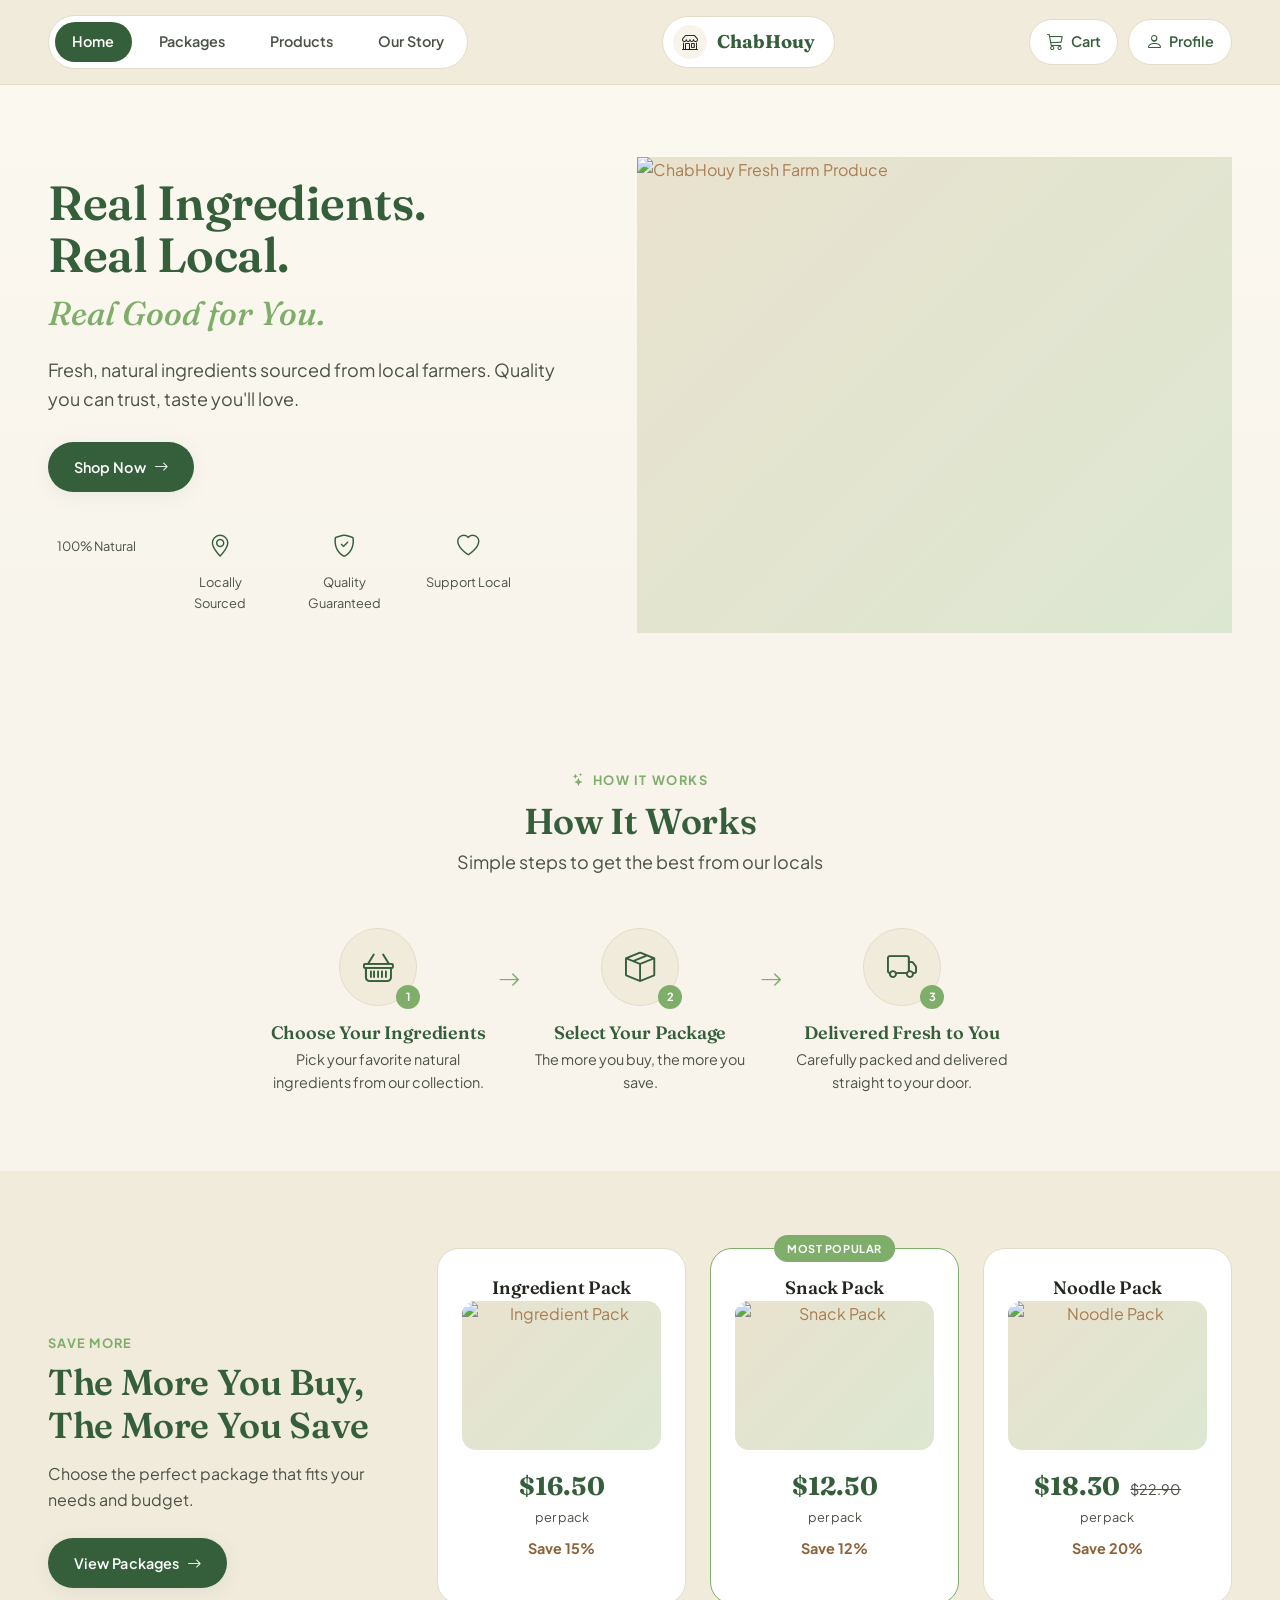
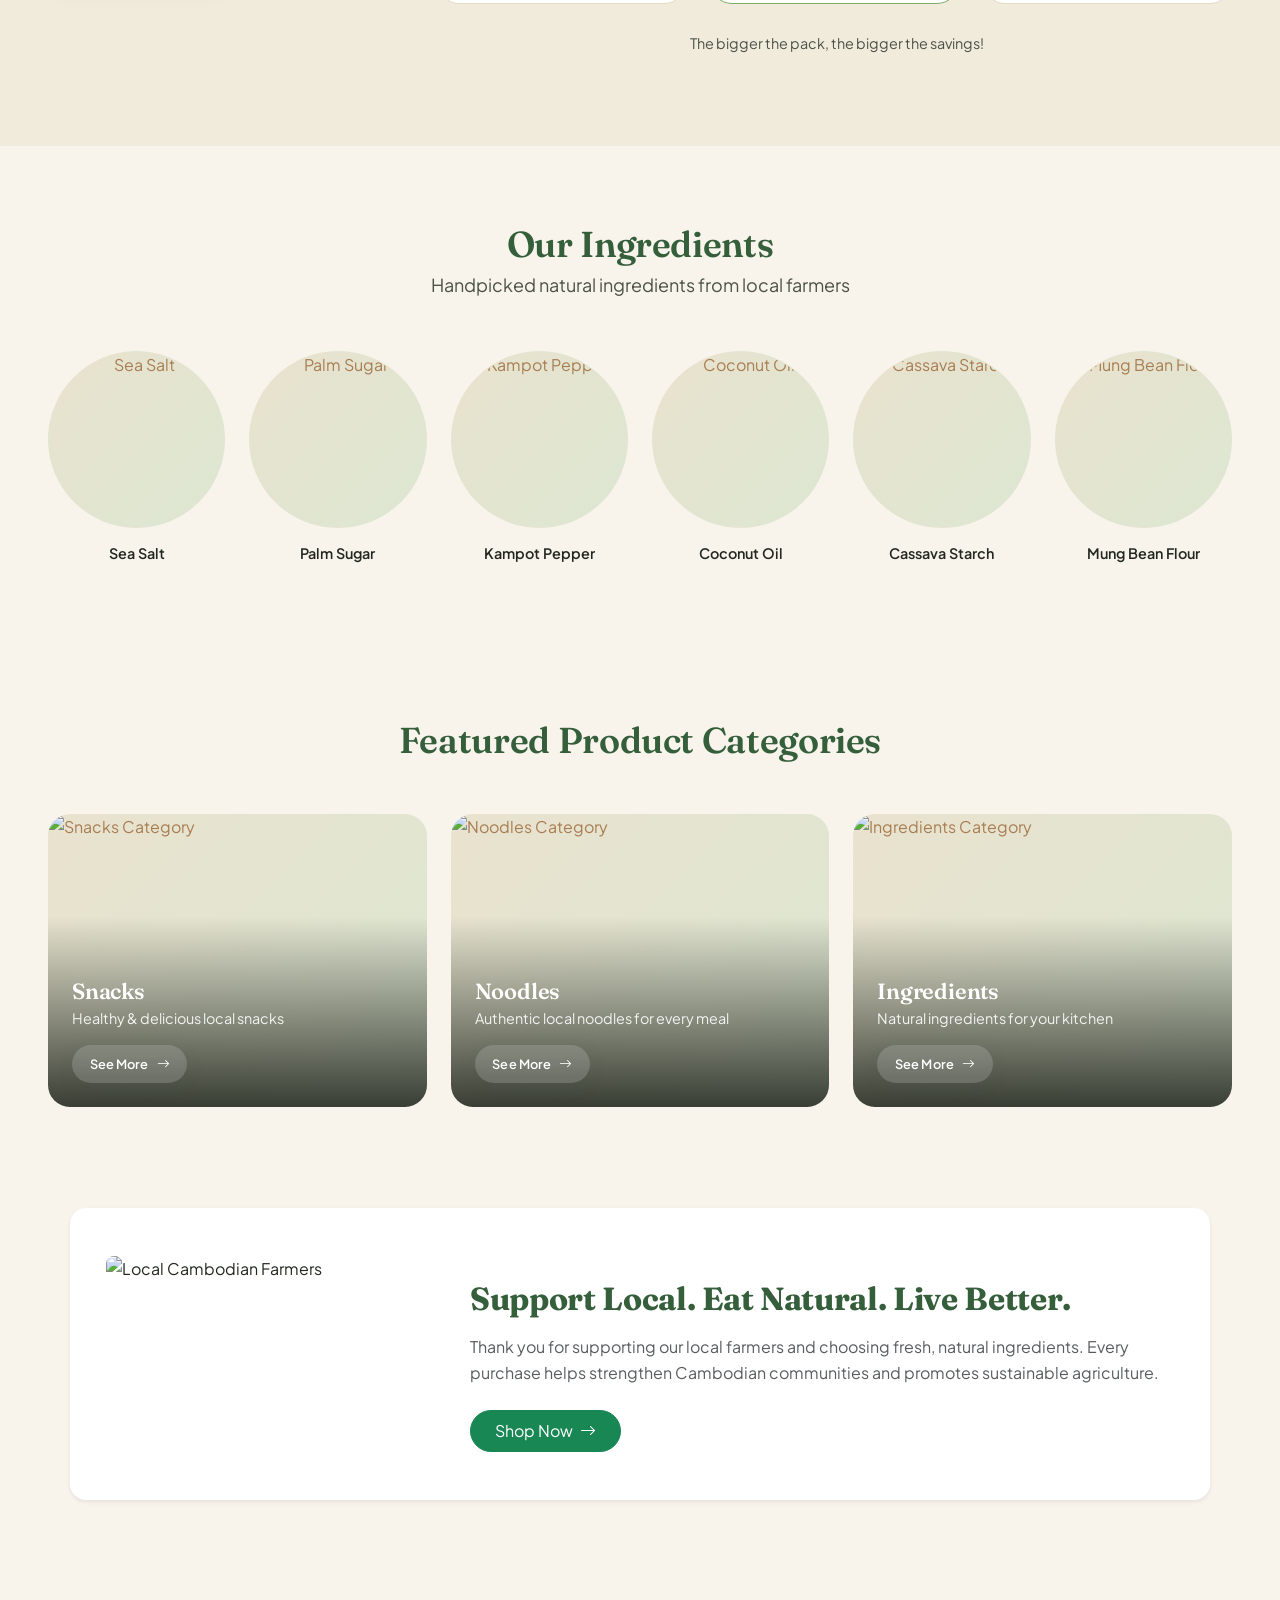
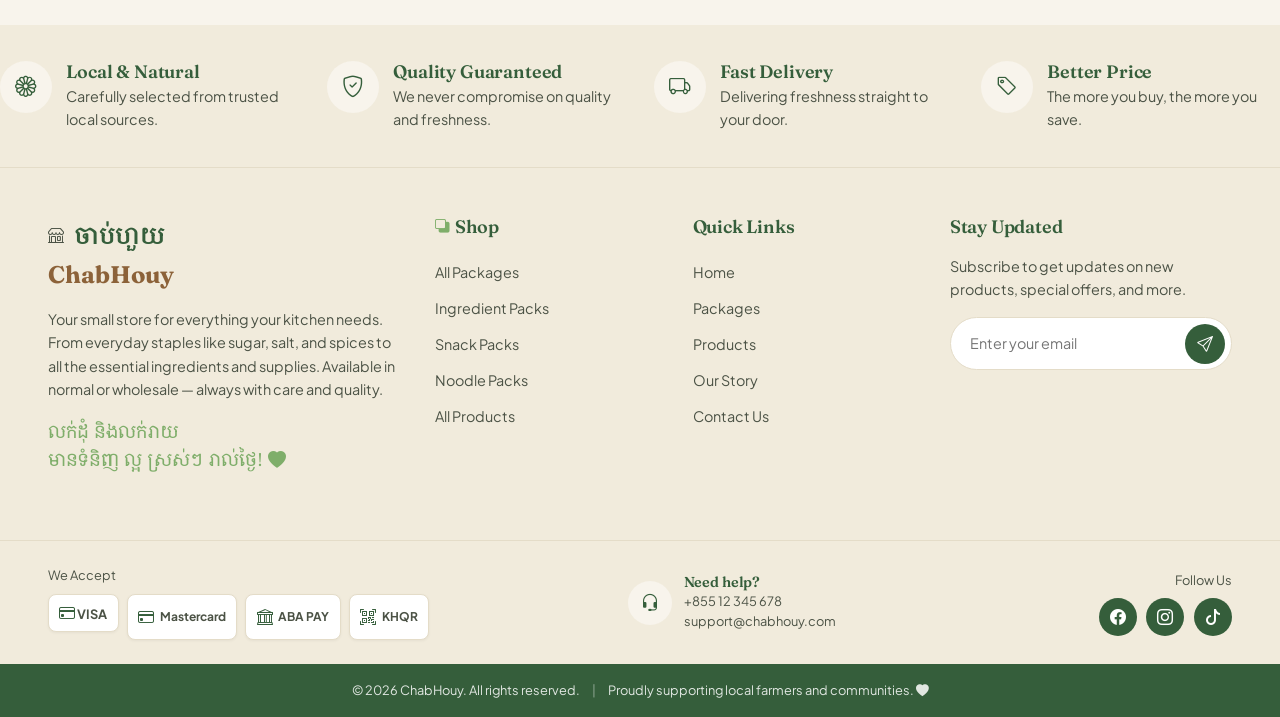
==== commit aac21c1b: "modify cta" ====
--- a/index.html
+++ b/index.html
@@ -39,7 +39,7 @@
             Fresh, natural ingredients sourced from local farmers.
             Quality you can trust, taste you'll love.
           </p>
-          <a href="/features/package/package.html" class="btn-brand">
+          <a href="features/package/package.html" class="btn-brand">
             Shop Now <i class="bi bi-arrow-right"></i>
           </a>
 
@@ -55,7 +55,8 @@
         <!-- Hero Image Art -->
         <div class="chb-hero__art">
           <div class="ph-image" style="height:100%; border-radius: var(--radius-xl); overflow: hidden;">
-            <img src="https://i.pinimg.com/1200x/7e/c9/79/7ec97965ad04c2522d6539a0e6b1fbfc.jpg" alt="ChabHouy Fresh Farm Produce" style="width:100%; height:100%; object-fit:cover;" />
+            <img src="https://i.pinimg.com/1200x/7e/c9/79/7ec97965ad04c2522d6539a0e6b1fbfc.jpg"
+              alt="ChabHouy Fresh Farm Produce" style="width:100%; height:100%; object-fit:cover;" />
           </div>
         </div>
       </div>
@@ -99,7 +100,7 @@
           <span class="chb-save__eyebrow">Save More</span>
           <h2 class="chb-save__title">The More You Buy,<br>The More You Save</h2>
           <p class="chb-save__desc">Choose the perfect package that fits your needs and budget.</p>
-          <a href="/features/package/package.html" class="btn-brand">
+          <a href="features/package/package.html" class="btn-brand">
             View Packages <i class="bi bi-arrow-right"></i>
           </a>
         </div>
@@ -107,10 +108,11 @@
         <div class="chb-pricing">
           <div class="chb-pricing__row">
             <!-- Ingredient Pack -->
-            <a href="/features/package/package.html?cat=ingredient" class="chb-price-card">
+            <a href="features/package/package.html?cat=ingredient" class="chb-price-card">
               <h5>Ingredient Pack</h5>
               <div class="ph-image chb-price-card__img" style="overflow:hidden; border-radius: var(--radius-md);">
-                <img src="https://i.pinimg.com/736x/4c/54/ce/4c54cef214d30f41be6484750b47b88a.jpg" alt="Ingredient Pack" style="width:100%; height:100%; object-fit:cover;" />
+                <img src="https://i.pinimg.com/736x/4c/54/ce/4c54cef214d30f41be6484750b47b88a.jpg" alt="Ingredient Pack"
+                  style="width:100%; height:100%; object-fit:cover;" />
               </div>
               <div class="chb-price-card__price">$16.50</div>
               <p class="chb-price-card__unit">per pack</p>
@@ -118,12 +120,12 @@
             </a>
 
             <!-- Snack Pack -->
-            <a href="/features/package/package.html?cat=snack"
-              class="chb-price-card chb-price-card--popular">
+            <a href="features/package/package.html?cat=snack" class="chb-price-card chb-price-card--popular">
               <span class="chb-price-card__badge">Most Popular</span>
               <h5>Snack Pack</h5>
               <div class="ph-image chb-price-card__img" style="overflow:hidden; border-radius: var(--radius-md);">
-                <img src="https://i.pinimg.com/control1/1200x/17/20/17/172017696b480f6e1d478e089d4d0d0c.jpg" alt="Snack Pack" style="width:100%; height:100%; object-fit:cover;" />
+                <img src="https://i.pinimg.com/1200x/17/20/17/172017696b480f6e1d478e089d4d0d0c.jpg" alt="Snack Pack"
+                  style="width:100%; height:100%; object-fit:cover;" />
               </div>
               <div class="chb-price-card__price">$12.50</div>
               <p class="chb-price-card__unit">per pack</p>
@@ -131,10 +133,11 @@
             </a>
 
             <!-- Noodle Pack -->
-            <a href="/features/package/package.html?cat=noodle" class="chb-price-card">
+            <a href="features/package/package.html?cat=noodle" class="chb-price-card">
               <h5>Noodle Pack</h5>
               <div class="ph-image chb-price-card__img" style="overflow:hidden; border-radius: var(--radius-md);">
-                <img src="https://i.pinimg.com/1200x/28/91/c6/2891c6779458e74cfa87c720fb01c720.jpg" alt="Noodle Pack" style="width:100%; height:100%; object-fit:cover;" />
+                <img src="https://i.pinimg.com/1200x/28/91/c6/2891c6779458e74cfa87c720fb01c720.jpg" alt="Noodle Pack"
+                  style="width:100%; height:100%; object-fit:cover;" />
               </div>
               <div class="chb-price-card__price">$18.30 <span class="strike">$22.90</span></div>
               <p class="chb-price-card__unit">per pack</p>
@@ -156,39 +159,46 @@
         </div>
 
         <div class="chb-ingredients__row">
-          <a href="/features/product/product.html?c=ingredient&item=sea-salt" class="chb-ingredient">
-            <div class="ph-image chb-ingredient__img" style="overflow:hidden; border-radius: 50%;">
-              <img src="https://i.pinimg.com/1200x/13/6a/d8/136ad81856fb3c5739c2ff6dd89a92da.jpg" alt="Sea Salt" style="width:100%; height:100%; object-fit:cover;" />
+          <a href="features/product/product.html?c=ingredient&item=sea-salt" class="chb-ingredient">
+            <div class="ph-image chb-ingredient__img" style="overflow:hidden; border-radius: 50%;">
+              <img src="https://i.pinimg.com/1200x/13/6a/d8/136ad81856fb3c5739c2ff6dd89a92da.jpg" alt="Sea Salt"
+                style="width:100%; height:100%; object-fit:cover;" />
             </div>
             <span>Sea Salt</span>
           </a>
-          <a href="/features/product/product.html?c=ingredient&item=palm-sugar" class="chb-ingredient">
-            <div class="ph-image chb-ingredient__img" style="overflow:hidden; border-radius: 50%;">
-              <img src="https://i.pinimg.com/1200x/79/07/69/79076952f1db364deb335a67fc2e18ef.jpg" alt="Palm Sugar" style="width:100%; height:100%; object-fit:cover;" />
+          <a href="features/product/product.html?c=ingredient&item=palm-sugar" class="chb-ingredient">
+            <div class="ph-image chb-ingredient__img" style="overflow:hidden; border-radius: 50%;">
+              <img src="https://i.pinimg.com/1200x/79/07/69/79076952f1db364deb335a67fc2e18ef.jpg" alt="Palm Sugar"
+                style="width:100%; height:100%; object-fit:cover;" />
             </div>
             <span>Palm Sugar</span>
           </a>
-          <a href="/features/product/product.html?c=ingredient&item=pepper" class="chb-ingredient">
-            <div class="ph-image chb-ingredient__img" style="overflow:hidden; border-radius: 50%;">
-              <img src="https://images.unsplash.com/photo-1641661548431-87172338d58c?fm=jpg&q=80&w=1200&auto=format&fit=crop" alt="Kampot Pepper" style="width:100%; height:100%; object-fit:cover;" />
+          <a href="features/product/product.html?c=ingredient&item=pepper" class="chb-ingredient">
+            <div class="ph-image chb-ingredient__img" style="overflow:hidden; border-radius: 50%;">
+              <img
+                src="https://images.unsplash.com/photo-1641661548431-87172338d58c?fm=jpg&q=80&w=1200&auto=format&fit=crop"
+                alt="Kampot Pepper" style="width:100%; height:100%; object-fit:cover;" />
             </div>
             <span>Kampot Pepper</span>
           </a>
-          <a href="/features/product/product.html?c=ingredient&item=coconut-oil" class="chb-ingredient">
-            <div class="ph-image chb-ingredient__img" style="overflow:hidden; border-radius: 50%;">
-              <img src="https://i.pinimg.com/1200x/31/d4/05/31d4052250855c45f6351d2937dbf39d.jpg" alt="Coconut Oil" style="width:100%; height:100%; object-fit:cover;" />
+          <a href="features/product/product.html?c=ingredient&item=coconut-oil" class="chb-ingredient">
+            <div class="ph-image chb-ingredient__img" style="overflow:hidden; border-radius: 50%;">
+              <img src="https://i.pinimg.com/1200x/31/d4/05/31d4052250855c45f6351d2937dbf39d.jpg" alt="Coconut Oil"
+                style="width:100%; height:100%; object-fit:cover;" />
             </div>
             <span>Coconut Oil</span>
           </a>
-          <a href="/features/product/product.html?c=ingredient&item=cassava-starch" class="chb-ingredient">
-            <div class="ph-image chb-ingredient__img" style="overflow:hidden; border-radius: 50%;">
-              <img src="https://i.pinimg.com/736x/f5/15/06/f5150627d9a349eca5871862a2d76aaa.jpg" alt="Cassava Starch" style="width:100%; height:100%; object-fit:cover;" />
+          <a href="features/product/product.html?c=ingredient&item=cassava-starch" class="chb-ingredient">
+            <div class="ph-image chb-ingredient__img" style="overflow:hidden; border-radius: 50%;">
+              <img src="https://i.pinimg.com/736x/f5/15/06/f5150627d9a349eca5871862a2d76aaa.jpg" alt="Cassava Starch"
+                style="width:100%; height:100%; object-fit:cover;" />
             </div>
             <span>Cassava Starch</span>
           </a>
-          <a href="/features/product/product.html?c=ingredient&item=mung-bean-flour" class="chb-ingredient">
-            <div class="ph-image chb-ingredient__img" style="overflow:hidden; border-radius: 50%;">
-              <img src="https://i.pinimg.com/1200x/6a/40/dd/6a40dd3d4ef1ebff710478629dad217f.jpg" alt="Mung Bean Flour" style="width:100%; height:100%; object-fit:cover;" />
+          <a href="features/product/product.html?c=ingredient&item=mung-bean-flour" class="chb-ingredient">
+            <div class="ph-image chb-ingredient__img" style="overflow:hidden; border-radius: 50%;">
+              <img src="https://i.pinimg.com/1200x/6a/40/dd/6a40dd3d4ef1ebff710478629dad217f.jpg" alt="Mung Bean Flour"
+                style="width:100%; height:100%; object-fit:cover;" />
             </div>
             <span>Mung Bean Flour</span>
           </a>
@@ -204,9 +214,10 @@
         </div>
 
         <div class="chb-categories__row">
-          <a href="/features/product/product.html?c=snack" class="chb-cat-card">
+          <a href="features/product/product.html?c=snack" class="chb-cat-card">
             <div class="ph-image chb-cat-card__img" style="height:100%; overflow:hidden;">
-              <img src="https://i.pinimg.com/control1/1200x/38/e3/36/38e33699452541c27c52342cd85b8524.jpg" alt="Snacks Category" style="width:100%; height:100%; object-fit:cover;" />
+              <img src="https://i.pinimg.com/1200x/38/e3/36/38e33699452541c27c52342cd85b8524.jpg" alt="Snacks Category"
+                style="width:100%; height:100%; object-fit:cover;" />
             </div>
             <div class="chb-cat-card__body">
               <h4>Snacks</h4>
@@ -214,9 +225,10 @@
               <span class="btn-brand">See More <i class="bi bi-arrow-right"></i></span>
             </div>
           </a>
-          <a href="/features/product/product.html?c=noodle" class="chb-cat-card">
+          <a href="features/product/product.html?c=noodle" class="chb-cat-card">
             <div class="ph-image chb-cat-card__img" style="height:100%; overflow:hidden;">
-              <img src="https://i.pinimg.com/736x/c1/f9/ed/c1f9ed7b548fa47e50f19fb8cee9279f.jpg" alt="Noodles Category" style="width:100%; height:100%; object-fit:cover;" />
+              <img src="https://i.pinimg.com/736x/c1/f9/ed/c1f9ed7b548fa47e50f19fb8cee9279f.jpg" alt="Noodles Category"
+                style="width:100%; height:100%; object-fit:cover;" />
             </div>
             <div class="chb-cat-card__body">
               <h4>Noodles</h4>
@@ -224,9 +236,10 @@
               <span class="btn-brand">See More <i class="bi bi-arrow-right"></i></span>
             </div>
           </a>
-          <a href="/features/product/product.html?c=ingredient" class="chb-cat-card">
+          <a href="features/product/product.html?c=ingredient" class="chb-cat-card">
             <div class="ph-image chb-cat-card__img" style="height:100%; overflow:hidden;">
-              <img src="https://i.pinimg.com/736x/f9/6b/fe/f96bfe6f24240ac5699ae8e4380d87f3.jpg" alt="Ingredients Category" style="width:100%; height:100%; object-fit:cover;" />
+              <img src="https://i.pinimg.com/736x/f9/6b/fe/f96bfe6f24240ac5699ae8e4380d87f3.jpg"
+                alt="Ingredients Category" style="width:100%; height:100%; object-fit:cover;" />
             </div>
             <div class="chb-cat-card__body">
               <h4>Ingredients</h4>
@@ -239,18 +252,35 @@
     </section>
 
     <!-- Banner CTA Section -->
-    <section class="chb-closing-wrap">
-      <div class="chb-closing">
-        <div class="ph-image chb-closing__img" style="overflow:hidden;">
-          <img src="https://i.pinimg.com/736x/d4/38/eb/d438eb3eefbdefb6ba9d87d1e2e24d05.jpg" alt="Local Cambodian Farmers" style="width:100%; height:100%; object-fit:cover;" />
-        </div>
-        <div class="chb-closing__body">
-          <h2>Support Local. Eat Natural. Live Better. <i class="bi bi-leaf-fill"></i></h2>
-          <p>Thank you for supporting our local farmers and choosing natural ingredients.</p>
-          <a href="/features/package/package.html" class="btn-brand">Shop Now <i class="bi bi-arrow-right"></i></a>
-        </div>
-      </div>
-    </section>
+    <section class="chb-closing-wrap py-5">
+      <div class="container">
+        <div class="row align-items-center g-4 bg-white rounded-4 shadow-sm p-4">
+
+          <div class="col-md-4">
+            <img src="https://i.pinimg.com/736x/d4/38/eb/d438eb3eefbdefb6ba9d87d1e2e24d05.jpg"
+              alt="Local Cambodian Farmers" class="img-fluid rounded-3 w-100" style="height:220px; object-fit:cover;">
+          </div>
+
+          <div class="col-md-8">
+            <h2 class="fw-bold mb-3">
+              Support Local. Eat Natural. Live Better.
+              <i class="bi bi-leaf-fill text-success"></i>
+            </h2>
+
+            <p class="text-muted mb-4">
+              Thank you for supporting our local farmers and choosing fresh, natural ingredients.
+              Every purchase helps strengthen Cambodian communities and promotes sustainable agriculture.
+            </p>
+
+            <a href="features/package/package.html" class="btn btn-success px-4 py-2 rounded-pill">
+              Shop Now <i class="bi bi-arrow-right ms-1"></i>
+            </a>
+          </div>
+
+        </div>
+      </div>
+    </section>
+
 
   </main>
 
@@ -260,7 +290,6 @@
   <!-- JavaScript Libraries & Scripts -->
   <script src="https://cdn.jsdelivr.net/npm/bootstrap@5.3.3/dist/js/bootstrap.bundle.min.js"></script>
   <script src="shared/main.js"></script>
-  <script src="shared/utils.js"></script>
   <script src="features/home/home.js"></script>
 </body>
 
